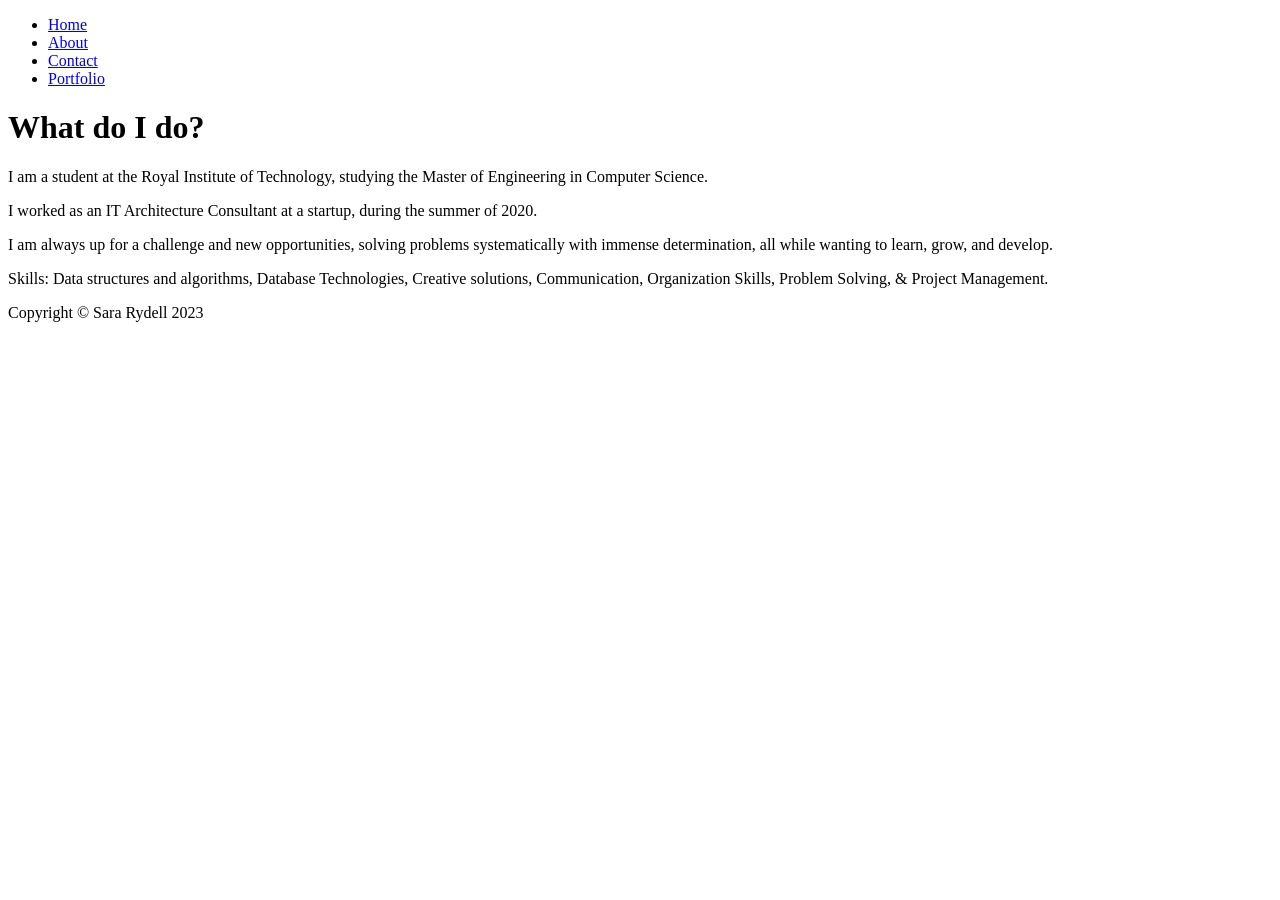
==== about.html @ 68bcccd4 "Add files via upload" ====
<!DOCTYPE html>
<html>
  <head>
    <title>About me</title>
  </head>
  <body>
    <header>
      <nav>
        <ul>
          <li><a href="index.html">Home</a></li>
          <li><a href="about.html">About</a></li>
          <li><a href="contact.html">Contact</a></li>
          <li><a href="portfolio.html">Portfolio</a></li>
        </ul>
      </nav>
    </header>
    <main>
      <h1>What do I do?</h1>
      <p>I am a student at the Royal Institute of Technology, studying the Master of Engineering in Computer Science.</p>
      <p>I worked as an IT Architecture Consultant at a startup, during the summer of 2020.</p>
      <p>I am always up for a challenge and new opportunities, solving problems systematically with immense determination, all while wanting to learn, grow, and develop.</p>
      <p>Skills: Data structures and algorithms, Database Technologies, Creative solutions, Communication, Organization Skills, Problem Solving, & Project Management.</p>
    </main>
    <footer>
      <p>Copyright &copy; Sara Rydell 2023</p>
    </footer>
  </body>
</html>
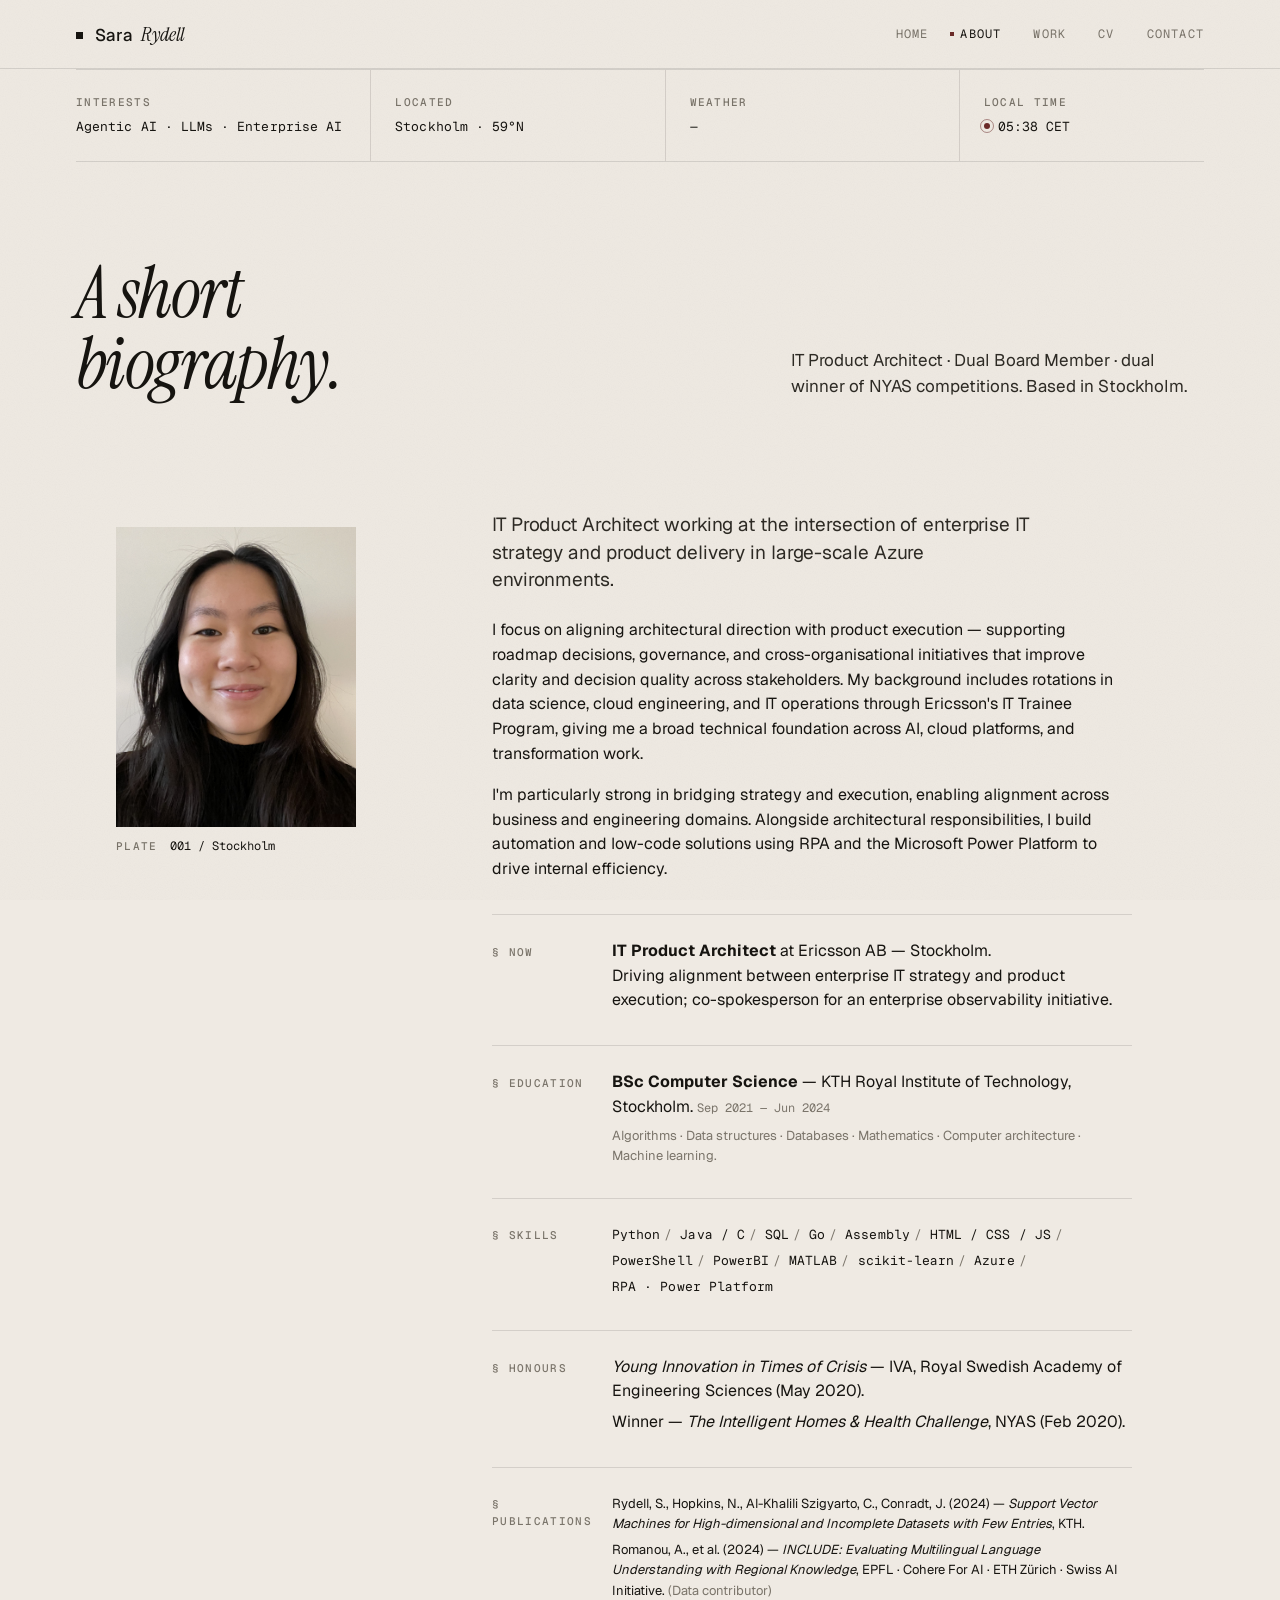
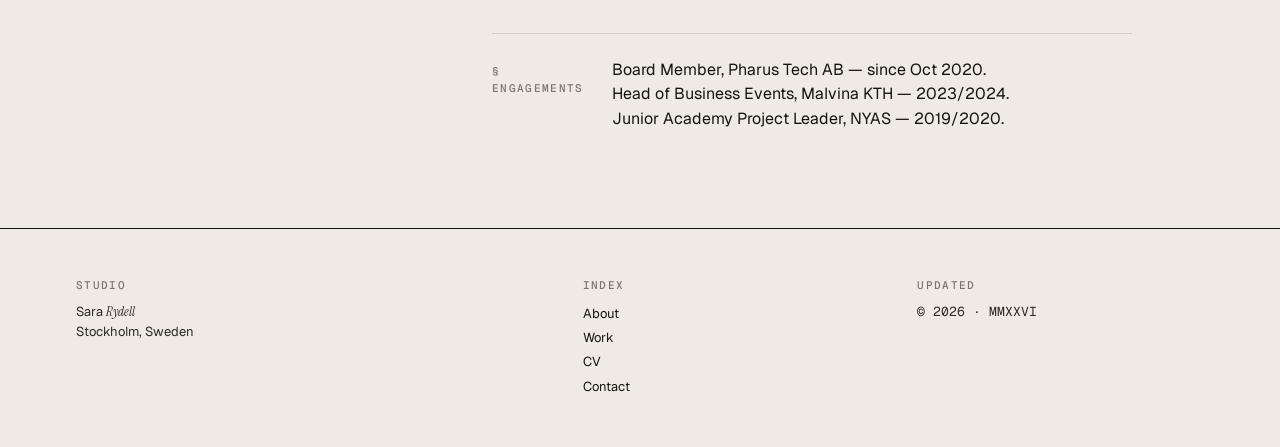
==== commit 2b830c11: "Redesign site with editorial-atelier visual system Replaces the dated 2023 template with a quiet, Sw" ====
--- a/about.html
+++ b/about.html
@@ -1,28 +1,213 @@
-<!DOCTYPE html>
-<html>
-  <head>
-    <title>About me</title>
-  </head>
-  <body>
-    <header>
-      <nav>
-        <ul>
-          <li><a href="index.html">Home</a></li>
-          <li><a href="about.html">About</a></li>
-          <li><a href="contact.html">Contact</a></li>
-          <li><a href="portfolio.html">Portfolio</a></li>
-        </ul>
-      </nav>
-    </header>
-    <main>
-      <h1>What do I do?</h1>
-      <p>I am a student at the Royal Institute of Technology, studying the Master of Engineering in Computer Science.</p>
-      <p>I worked as an IT Architecture Consultant at a startup, during the summer of 2020.</p>
-      <p>I am always up for a challenge and new opportunities, solving problems systematically with immense determination, all while wanting to learn, grow, and develop.</p>
-      <p>Skills: Data structures and algorithms, Database Technologies, Creative solutions, Communication, Organization Skills, Problem Solving, & Project Management.</p>
-    </main>
-    <footer>
-      <p>Copyright &copy; Sara Rydell 2023</p>
-    </footer>
-  </body>
-</html>
+<!doctype html>
+<html lang="en">
+<head>
+  <meta charset="utf-8">
+  <meta name="viewport" content="width=device-width, initial-scale=1">
+  <title>About — Sara Rydell</title>
+  <meta name="description" content="About Sara Rydell — IT Product Architect at Ericsson, BSc CS from KTH, based in Stockholm.">
+  <meta name="theme-color" content="#EFEAE3">
+  <link rel="icon" type="image/svg+xml" href="assets/favicon.svg">
+  <link rel="preconnect" href="https://fonts.googleapis.com">
+  <link rel="preconnect" href="https://fonts.gstatic.com" crossorigin>
+  <link rel="stylesheet" href="https://fonts.googleapis.com/css2?family=Geist:wght@300;400;500;600&family=Geist+Mono:wght@400;500&family=Instrument+Serif:ital@0;1&display=swap">
+  <link rel="stylesheet" href="assets/css/main.css">
+</head>
+<body>
+  <a href="#main" class="skip-link">Skip to content</a>
+
+  <header class="site-header">
+    <div class="container site-header__bar">
+      <a class="logotype" href="index.html">
+        <span class="logotype__mark" aria-hidden="true"></span>
+        Sara <em>Rydell</em>
+      </a>
+      <button class="nav-toggle" type="button" aria-controls="primary-nav" aria-expanded="false" data-nav-toggle>Menu</button>
+      <nav id="primary-nav" class="site-nav" data-nav aria-label="Primary">
+        <a href="index.html">Home</a>
+        <a href="about.html" aria-current="page">About</a>
+        <a href="portfolio.html">Work</a>
+        <a href="resume.html">CV</a>
+        <a href="contact.html">Contact</a>
+      </nav>
+    </div>
+  </header>
+
+  <main id="main">
+    <div class="container">
+      <section class="masthead" aria-label="Masthead" data-stagger>
+        <div class="masthead__col">
+          <p class="eyebrow">Interests</p>
+          <p class="masthead__value mono">Agentic AI · LLMs · Enterprise AI</p>
+        </div>
+        <div class="masthead__col">
+          <p class="eyebrow">Located</p>
+          <p class="masthead__value mono">Stockholm · 59°N</p>
+        </div>
+        <div class="masthead__col">
+          <p class="eyebrow">Weather</p>
+          <p class="masthead__value mono">
+            <span data-weather>—</span>
+          </p>
+        </div>
+        <div class="masthead__col">
+          <p class="eyebrow">Local time</p>
+          <p class="masthead__value mono">
+            <span class="masthead__pulse" aria-hidden="true"></span><span data-clock>—:—</span>
+          </p>
+        </div>
+      </section>
+
+      <section class="article-headline" data-stagger>
+        <h1>A short <br>biography.</h1>
+        <p class="article-headline__lead">IT Product Architect · Dual Board Member · dual winner of NYAS competitions. Based in Stockholm.</p>
+      </section>
+
+      <div class="about-grid" data-stagger>
+        <figure class="about-grid__portrait">
+          <img src="kvadrat-komprimerad.jpg" alt="Portrait of Sara Rydell" loading="lazy">
+          <figcaption class="about-grid__caption">
+            <span class="eyebrow">Plate</span>
+            <span class="mono">001 / Stockholm</span>
+          </figcaption>
+        </figure>
+
+        <div class="about-grid__body">
+          <p class="lead">
+            IT Product Architect working at the intersection of enterprise IT
+            strategy and product delivery in large-scale Azure environments.
+          </p>
+
+          <p style="margin-top: var(--s-3);">
+            I focus on aligning architectural direction with product execution
+            — supporting roadmap decisions, governance, and cross-organisational
+            initiatives that improve clarity and decision quality across
+            stakeholders. My background includes rotations in data science,
+            cloud engineering, and IT operations through Ericsson's IT Trainee
+            Program, giving me a broad technical foundation across AI, cloud
+            platforms, and transformation work.
+          </p>
+          <p>
+            I'm particularly strong in bridging strategy and execution,
+            enabling alignment across business and engineering domains.
+            Alongside architectural responsibilities, I build automation and
+            low-code solutions using RPA and the Microsoft Power Platform to
+            drive internal efficiency.
+          </p>
+
+          <section class="about-section">
+            <p class="eyebrow">§ Now</p>
+            <div class="about-section__body">
+              <p>
+                <strong>IT Product Architect</strong> at Ericsson AB — Stockholm.<br>
+                Driving alignment between enterprise IT strategy and product
+                execution; co-spokesperson for an enterprise observability
+                initiative.
+              </p>
+            </div>
+          </section>
+
+          <section class="about-section">
+            <p class="eyebrow">§ Education</p>
+            <div class="about-section__body">
+              <p>
+                <strong>BSc Computer Science</strong> — KTH Royal Institute of
+                Technology, Stockholm. <span class="mono" style="font-size: 0.75rem; color: var(--muted);">Sep 2021 — Jun 2024</span>
+              </p>
+              <p style="margin-top: 6px; font-size: var(--t-meta); color: var(--muted);">
+                Algorithms · Data structures · Databases · Mathematics ·
+                Computer architecture · Machine learning.
+              </p>
+            </div>
+          </section>
+
+          <section class="about-section">
+            <p class="eyebrow">§ Skills</p>
+            <div class="about-section__body">
+              <ul class="taglist">
+                <li>Python</li>
+                <li>Java / C</li>
+                <li>SQL</li>
+                <li>Go</li>
+                <li>Assembly</li>
+                <li>HTML / CSS / JS</li>
+                <li>PowerShell</li>
+                <li>PowerBI</li>
+                <li>MATLAB</li>
+                <li>scikit-learn</li>
+                <li>Azure</li>
+                <li>RPA · Power Platform</li>
+              </ul>
+            </div>
+          </section>
+
+          <section class="about-section">
+            <p class="eyebrow">§ Honours</p>
+            <div class="about-section__body">
+              <p>
+                <em>Young Innovation in Times of Crisis</em> — IVA, Royal
+                Swedish Academy of Engineering Sciences (May 2020).
+              </p>
+              <p style="margin-top: 6px;">
+                Winner — <em>The Intelligent Homes &amp; Health Challenge</em>,
+                NYAS (Feb 2020).
+              </p>
+            </div>
+          </section>
+
+          <section class="about-section">
+            <p class="eyebrow">§ Publications</p>
+            <div class="about-section__body">
+              <p style="font-size: var(--t-meta); line-height: 1.55;">
+                Rydell, S., Hopkins, N., Al-Khalili Szigyarto, C., Conradt, J.
+                (2024) — <em>Support Vector Machines for High-dimensional and
+                Incomplete Datasets with Few Entries</em>, KTH.
+              </p>
+              <p style="font-size: var(--t-meta); line-height: 1.55; margin-top: 6px;">
+                Romanou, A., et&nbsp;al. (2024) — <em>INCLUDE: Evaluating
+                Multilingual Language Understanding with Regional Knowledge</em>,
+                EPFL · Cohere For AI · ETH Zürich · Swiss AI Initiative.
+                <span style="color: var(--muted);">(Data contributor)</span>
+              </p>
+            </div>
+          </section>
+
+          <section class="about-section">
+            <p class="eyebrow">§ Engagements</p>
+            <div class="about-section__body">
+              <p>
+                Board Member, Pharus Tech AB — since Oct 2020.<br>
+                Head of Business Events, Malvina KTH — 2023/2024.<br>
+                Junior Academy Project Leader, NYAS — 2019/2020.
+              </p>
+            </div>
+          </section>
+        </div>
+      </div>
+    </div>
+  </main>
+
+  <footer class="colophon">
+    <div class="container colophon__grid">
+      <div class="colophon__col">
+        <p class="eyebrow">Studio</p>
+        <p>Sara <em>Rydell</em><br>Stockholm, Sweden</p>
+      </div>
+      <div class="colophon__col">
+        <p class="eyebrow">Index</p>
+        <ul>
+          <li><a href="about.html">About</a></li>
+          <li><a href="portfolio.html">Work</a></li>
+          <li><a href="resume.html">CV</a></li>
+          <li><a href="contact.html">Contact</a></li>
+        </ul>
+      </div>
+      <div class="colophon__col">
+        <p class="eyebrow">Updated</p>
+        <p class="mono">© <span data-year>2026</span> · MMXXVI</p>
+      </div>
+    </div>
+  </footer>
+
+  <script src="assets/js/main.js" defer></script>
+</body>
+</html>
--- a/assets/css/main.css
+++ b/assets/css/main.css
@@ -0,0 +1,1222 @@
+/* sararydell.com — editorial atelier
+   Set in Instrument Serif (italic, display) + Geist (sans) + Geist Mono. */
+
+/* ---------- Tokens ---------- */
+:root {
+  --paper: #EFEAE3;
+  --paper-deep: #E5DFD4;
+  --ink: #161410;
+  --ink-soft: #2D2A24;
+  --muted: #7A746A;
+  --hairline: rgba(22, 20, 16, 0.12);
+  --hairline-strong: rgba(22, 20, 16, 0.28);
+  --accent: #6B2A28;
+  --accent-soft: rgba(107, 42, 40, 0.10);
+
+  --container: 1240px;
+  --reading: 640px;
+  --reading-wide: 720px;
+  --gutter: clamp(20px, 4.4vw, 56px);
+
+  --sans: 'Geist', -apple-system, BlinkMacSystemFont, 'Helvetica Neue', Arial, sans-serif;
+  --serif: 'Instrument Serif', 'Cormorant Garamond', 'EB Garamond', Georgia, serif;
+  --mono: 'Geist Mono', ui-monospace, 'SFMono-Regular', Menlo, Consolas, monospace;
+
+  --t-eyebrow: 0.6875rem;
+  --t-meta: 0.8125rem;
+  --t-body: 1rem;
+  --t-lead: 1.1875rem;
+  --t-h3: 1.0625rem;
+  --t-h2: 1.625rem;
+  --t-h1: 2.25rem;
+  --t-display: clamp(3.25rem, 9.5vw, 7.25rem);
+
+  --s-1: 8px;  --s-2: 16px; --s-3: 24px; --s-4: 32px;
+  --s-5: 48px; --s-6: 64px; --s-7: 96px; --s-8: 128px;
+
+  --ease: cubic-bezier(0.22, 0.61, 0.36, 1);
+}
+
+@media (min-width: 768px) {
+  :root {
+    --t-h2: 1.875rem;
+    --t-h1: 2.875rem;
+  }
+}
+
+/* ---------- Base ---------- */
+*, *::before, *::after { box-sizing: border-box; }
+html { -webkit-text-size-adjust: 100%; text-rendering: optimizeLegibility; }
+
+body {
+  margin: 0;
+  background: var(--paper);
+  color: var(--ink);
+  font-family: var(--sans);
+  font-size: var(--t-body);
+  line-height: 1.55;
+  font-feature-settings: 'ss01', 'ss02', 'ss03', 'cv11';
+  -webkit-font-smoothing: antialiased;
+  -moz-osx-font-smoothing: grayscale;
+  display: flex; flex-direction: column; min-height: 100vh;
+  position: relative;
+}
+
+/* paper grain — barely there */
+body::after {
+  content: "";
+  position: fixed;
+  inset: 0;
+  pointer-events: none;
+  z-index: 100;
+  opacity: 0.045;
+  mix-blend-mode: multiply;
+  background-image: url("data:image/svg+xml;utf8,<svg xmlns='http://www.w3.org/2000/svg' width='220' height='220'><filter id='n'><feTurbulence type='fractalNoise' baseFrequency='0.92' numOctaves='2' stitchTiles='stitch' seed='3'/><feColorMatrix values='0 0 0 0 0.09  0 0 0 0 0.08  0 0 0 0 0.06  0 0 0 0.7 0'/></filter><rect width='220' height='220' filter='url(%23n)'/></svg>");
+}
+
+img, svg, video { display: block; max-width: 100%; height: auto; }
+
+::selection { background: var(--ink); color: var(--paper); }
+
+a {
+  color: inherit;
+  text-decoration: underline;
+  text-decoration-thickness: from-font;
+  text-decoration-color: var(--hairline-strong);
+  text-underline-offset: 5px;
+  text-decoration-skip-ink: auto;
+  transition: color 220ms var(--ease), text-decoration-color 220ms var(--ease);
+}
+a:hover { color: var(--accent); text-decoration-color: var(--accent); }
+a:focus-visible {
+  outline: 2px solid var(--accent);
+  outline-offset: 3px;
+  border-radius: 1px;
+}
+
+button { font: inherit; }
+
+.skip-link {
+  position: absolute; left: -9999px; top: 0; z-index: 200;
+  background: var(--ink); color: var(--paper);
+  padding: 8px 12px; text-decoration: none;
+}
+.skip-link:focus { left: var(--gutter); top: 12px; }
+
+/* ---------- Typography utilities ---------- */
+.display, .display-italic {
+  font-family: var(--serif);
+  font-style: italic;
+  font-weight: 400;
+  letter-spacing: -0.005em;
+  font-feature-settings: 'liga', 'dlig';
+}
+
+.mono {
+  font-family: var(--mono);
+  font-feature-settings: 'tnum', 'ss03';
+  font-variant-numeric: tabular-nums;
+  letter-spacing: 0;
+}
+
+.eyebrow {
+  font-family: var(--mono);
+  font-size: var(--t-eyebrow);
+  font-weight: 500;
+  text-transform: uppercase;
+  letter-spacing: 0.12em;
+  color: var(--muted);
+  font-variant-numeric: tabular-nums;
+  margin: 0;
+}
+.eyebrow--ink { color: var(--ink); }
+
+h1, h2, h3, h4, h5 { margin: 0; font-weight: 500; color: var(--ink); }
+h1 { font-size: var(--t-h1); line-height: 1.06; letter-spacing: -0.018em; }
+h2 { font-size: var(--t-h2); line-height: 1.18; letter-spacing: -0.012em; }
+h3 { font-size: var(--t-h3); line-height: 1.4; letter-spacing: -0.005em; }
+p  { margin: 0; }
+
+.lead {
+  font-size: var(--t-lead);
+  line-height: 1.45;
+  letter-spacing: -0.005em;
+  color: var(--ink-soft);
+  max-width: 38ch;
+}
+.muted { color: var(--muted); }
+
+/* ---------- Layout primitives ---------- */
+main { flex: 1 0 auto; width: 100%; }
+
+.container {
+  width: 100%;
+  max-width: var(--container);
+  margin-inline: auto;
+  padding-inline: var(--gutter);
+}
+
+.reading { max-width: var(--reading); }
+.reading-wide { max-width: var(--reading-wide); }
+
+.stack > * + * { margin-top: var(--s-3); }
+
+.rule {
+  display: block;
+  height: 1px;
+  background: var(--hairline);
+  border: 0;
+  margin: 0;
+}
+
+.rule--strong { background: var(--ink); height: 1px; }
+.rule--double {
+  height: 5px;
+  background:
+    linear-gradient(var(--ink), var(--ink)) top/100% 1px no-repeat,
+    linear-gradient(var(--hairline), var(--hairline)) bottom/100% 1px no-repeat;
+}
+
+.page { padding-block: var(--s-6) var(--s-8); }
+@media (min-width: 768px) { .page { padding-block: var(--s-7) 144px; } }
+
+/* ---------- Site header ---------- */
+.site-header {
+  position: relative;
+  background: var(--paper);
+  border-bottom: 1px solid var(--hairline);
+  z-index: 10;
+}
+
+.site-header__bar {
+  display: flex;
+  align-items: center;
+  justify-content: space-between;
+  gap: var(--s-3);
+  height: 68px;
+}
+
+.logotype {
+  display: inline-flex;
+  align-items: baseline;
+  gap: 10px;
+  text-decoration: none;
+  color: var(--ink);
+  font-size: 1.0625rem;
+  letter-spacing: 0.005em;
+  line-height: 1;
+  font-weight: 500;
+}
+.logotype:hover { color: var(--ink); text-decoration: none; }
+.logotype em {
+  font-family: var(--serif);
+  font-style: italic;
+  font-weight: 400;
+  font-size: 1.25rem;
+  letter-spacing: -0.01em;
+  margin-left: -2px;
+}
+.logotype__mark {
+  display: inline-block;
+  width: 7px; height: 7px;
+  background: var(--ink);
+  margin-right: 2px;
+  transform: translateY(-2px);
+}
+
+.site-nav {
+  display: flex;
+  align-items: center;
+  gap: var(--s-4);
+}
+.site-nav a {
+  font-family: var(--mono);
+  font-size: 0.75rem;
+  text-transform: uppercase;
+  letter-spacing: 0.10em;
+  text-decoration: none;
+  color: var(--muted);
+  padding: 8px 0;
+  position: relative;
+  transition: color 200ms var(--ease);
+}
+.site-nav a:hover { color: var(--ink); }
+.site-nav a[aria-current="page"] { color: var(--ink); }
+.site-nav a[aria-current="page"]::before {
+  content: "";
+  position: absolute;
+  left: -10px; top: 50%;
+  width: 4px; height: 4px;
+  background: var(--accent);
+  transform: translateY(-50%);
+}
+
+.nav-toggle {
+  display: none;
+  background: transparent;
+  border: 1px solid var(--hairline-strong);
+  padding: 6px 12px 6px 14px;
+  font-family: var(--mono);
+  font-size: 0.6875rem;
+  letter-spacing: 0.16em;
+  text-transform: uppercase;
+  color: var(--ink);
+  cursor: pointer;
+  align-items: center;
+  gap: 8px;
+}
+.nav-toggle::after {
+  content: "";
+  display: inline-block;
+  width: 9px; height: 9px;
+  border-right: 1px solid currentColor;
+  border-bottom: 1px solid currentColor;
+  transform: rotate(45deg) translate(-1px, -2px);
+  transition: transform 200ms var(--ease);
+}
+.nav-toggle[aria-expanded="true"]::after {
+  transform: rotate(-135deg) translate(-1px, -2px);
+}
+
+@media (max-width: 720px) {
+  .nav-toggle { display: inline-flex; }
+  .site-nav {
+    position: absolute;
+    inset: 68px 0 auto 0;
+    flex-direction: column;
+    align-items: stretch;
+    gap: 0;
+    background: var(--paper);
+    border-bottom: 1px solid var(--hairline);
+    padding: 4px var(--gutter) var(--s-3);
+    transform: translateY(-12px);
+    opacity: 0;
+    pointer-events: none;
+    transition: opacity 200ms var(--ease), transform 200ms var(--ease);
+    z-index: 50;
+  }
+  .site-nav[data-open="true"] {
+    transform: none; opacity: 1; pointer-events: auto;
+  }
+  .site-nav a {
+    padding: 14px 0;
+    font-size: 0.8125rem;
+    border-top: 1px solid var(--hairline);
+  }
+  .site-nav a[aria-current="page"]::before {
+    left: 0; top: 50%; transform: translateY(-50%);
+    width: 5px; height: 5px;
+  }
+  .site-nav a[aria-current="page"] { padding-left: 14px; }
+}
+
+/* ---------- Masthead (page header metadata strip) ---------- */
+.masthead {
+  display: grid;
+  grid-template-columns: 1fr;
+  border-block: 1px solid var(--hairline);
+  margin-top: 0;
+  background: var(--paper);
+}
+.masthead__col {
+  padding: var(--s-3) 0;
+  display: flex;
+  flex-direction: column;
+  gap: 6px;
+  position: relative;
+  border-top: 1px solid var(--hairline);
+}
+.masthead__col:first-child { border-top: 0; }
+.masthead__value {
+  font-family: var(--mono);
+  font-size: 0.8125rem;
+  font-variant-numeric: tabular-nums;
+  letter-spacing: 0.005em;
+  color: var(--ink);
+}
+.masthead__pulse {
+  display: inline-block;
+  width: 6px; height: 6px;
+  border-radius: 50%;
+  background: var(--accent);
+  margin-right: 8px;
+  vertical-align: 2px;
+  position: relative;
+}
+.masthead__pulse::after {
+  content: "";
+  position: absolute; inset: -4px;
+  border-radius: 50%;
+  border: 1px solid var(--accent);
+  opacity: 0.5;
+  animation: pulse 2.4s var(--ease) infinite;
+}
+@keyframes pulse {
+  0%   { transform: scale(0.6); opacity: 0.6; }
+  60%  { transform: scale(1.7); opacity: 0; }
+  100% { transform: scale(1.7); opacity: 0; }
+}
+
+@media (min-width: 720px) {
+  .masthead {
+    grid-template-columns: 1.2fr 1.2fr 1.2fr 1fr;
+  }
+  .masthead__col {
+    padding: var(--s-3) var(--s-3);
+    border-top: 0;
+    border-left: 1px solid var(--hairline);
+  }
+  .masthead__col:first-child { border-left: 0; padding-left: 0; }
+  .masthead__col:last-child  { padding-right: 0; }
+}
+
+/* (decorative cross-marks intentionally omitted) */
+
+/* ---------- Display headline (home only) ---------- */
+.display-block {
+  padding-block: var(--s-6) var(--s-5);
+  display: grid;
+  gap: var(--s-4);
+}
+
+@media (min-width: 900px) {
+  .display-block {
+    grid-template-columns: minmax(0, 1.45fr) minmax(0, 1fr);
+    align-items: end;
+    gap: var(--s-7);
+    padding-block: var(--s-7) var(--s-6);
+  }
+}
+
+.display-headline {
+  font-family: var(--serif);
+  font-style: italic;
+  font-weight: 400;
+  font-size: var(--t-display);
+  line-height: 0.94;
+  letter-spacing: -0.025em;
+  color: var(--ink);
+  margin: 0;
+}
+.display-headline .display-headline__break { display: block; }
+.display-headline .display-headline__period {
+  color: var(--accent);
+  font-style: italic;
+}
+
+.display-block__lead {
+  font-family: var(--sans);
+  font-size: clamp(1rem, 1.2vw, 1.0625rem);
+  line-height: 1.55;
+  color: var(--ink-soft);
+  max-width: 38ch;
+}
+.display-block__lead p + p { margin-top: var(--s-2); }
+
+/* ---------- Section signpost (numbered) ---------- */
+.section { padding-block: var(--s-5); }
+@media (min-width: 768px) { .section { padding-block: var(--s-6); } }
+
+.section__head {
+  display: grid;
+  grid-template-columns: auto 1fr auto;
+  align-items: baseline;
+  gap: var(--s-3);
+  padding-bottom: var(--s-3);
+  border-bottom: 1px solid var(--ink);
+  margin-bottom: 0;
+}
+.section__num {
+  font-family: var(--mono);
+  font-size: 0.75rem;
+  text-transform: uppercase;
+  letter-spacing: 0.16em;
+  color: var(--ink);
+  font-variant-numeric: tabular-nums;
+}
+.section__title {
+  font-size: var(--t-h2);
+  font-weight: 500;
+  letter-spacing: -0.012em;
+}
+.section__meta {
+  font-family: var(--mono);
+  font-size: 0.75rem;
+  text-transform: uppercase;
+  letter-spacing: 0.10em;
+  color: var(--muted);
+}
+
+/* ---------- Work list (editorial rows) ---------- */
+.work-list { list-style: none; margin: 0; padding: 0; }
+
+.work-item { border-bottom: 1px solid var(--hairline); }
+
+.work-item__link {
+  display: grid;
+  grid-template-columns: 36px minmax(0, 2.4fr) minmax(0, 1.4fr) auto auto;
+  align-items: center;
+  gap: var(--s-3);
+  padding: var(--s-3) 0;
+  text-decoration: none;
+  color: var(--ink);
+  position: relative;
+  transition: padding 280ms var(--ease);
+}
+.work-item__link::before {
+  content: "";
+  position: absolute;
+  left: 0; right: 0; top: 0; bottom: 0;
+  background: var(--accent-soft);
+  opacity: 0;
+  transition: opacity 280ms var(--ease);
+  pointer-events: none;
+}
+.work-item__link:hover::before { opacity: 1; }
+.work-item__link:hover { padding-inline: var(--s-2); color: var(--ink); }
+
+.work-item__num {
+  font-family: var(--mono);
+  font-size: 0.75rem;
+  letter-spacing: 0.06em;
+  color: var(--muted);
+  font-variant-numeric: tabular-nums;
+  align-self: center;
+}
+.work-item__title {
+  font-size: 1.125rem;
+  letter-spacing: -0.012em;
+  line-height: 1.25;
+  color: var(--ink);
+}
+.work-item__title em {
+  font-family: var(--serif);
+  font-style: italic;
+  font-weight: 400;
+  letter-spacing: -0.018em;
+}
+.work-item__role {
+  font-size: var(--t-meta);
+  color: var(--muted);
+  line-height: 1.45;
+}
+.work-item__cat {
+  font-family: var(--mono);
+  font-size: 0.6875rem;
+  text-transform: uppercase;
+  letter-spacing: 0.14em;
+  color: var(--muted);
+  white-space: nowrap;
+}
+.work-item__arrow {
+  display: inline-flex;
+  align-items: center;
+  justify-content: center;
+  width: 22px; height: 22px;
+  font-family: var(--serif);
+  font-style: italic;
+  font-size: 1.125rem;
+  color: var(--muted);
+  transition: transform 280ms var(--ease), color 280ms var(--ease);
+}
+.work-item__link:hover .work-item__arrow {
+  transform: translate(6px, -1px) rotate(-8deg);
+  color: var(--accent);
+}
+
+@media (max-width: 720px) {
+  .work-item__link {
+    grid-template-columns: 28px minmax(0, 1fr) auto;
+    gap: var(--s-2);
+    padding: var(--s-3) 0;
+    align-items: start;
+  }
+  .work-item__role { grid-column: 2; margin-top: 4px; }
+  .work-item__cat { display: none; }
+  .work-item__arrow { align-self: center; }
+}
+
+/* ---------- "Elsewhere" minimal index ---------- */
+.elsewhere {
+  list-style: none;
+  margin: 0;
+  padding: 0;
+}
+.elsewhere li {
+  display: grid;
+  grid-template-columns: 96px minmax(0, 1fr) auto;
+  gap: var(--s-3);
+  padding: var(--s-3) 0;
+  border-bottom: 1px solid var(--hairline);
+  align-items: baseline;
+}
+.elsewhere a {
+  text-decoration: none;
+  font-size: 1.125rem;
+  letter-spacing: -0.005em;
+  color: var(--ink);
+  position: relative;
+  display: inline-flex;
+  align-items: baseline;
+  gap: 10px;
+}
+.elsewhere a::after {
+  content: "→";
+  font-family: var(--serif);
+  font-style: italic;
+  font-size: 1rem;
+  color: var(--muted);
+  transition: transform 240ms var(--ease), color 240ms var(--ease);
+}
+.elsewhere a:hover::after {
+  transform: translate(4px, -1px);
+  color: var(--accent);
+}
+.elsewhere a:hover { color: var(--accent); }
+
+@media (max-width: 540px) {
+  .elsewhere li { grid-template-columns: 88px 1fr; }
+  .elsewhere a { font-size: 1rem; }
+}
+
+/* ---------- About: portrait + bio ---------- */
+.about-grid {
+  display: grid;
+  gap: var(--s-5);
+  grid-template-columns: 1fr;
+  margin-top: var(--s-5);
+}
+
+.about-grid__portrait {
+  position: relative;
+}
+.about-grid__portrait img {
+  width: 100%;
+  max-width: 320px;
+  aspect-ratio: 4 / 5;
+  object-fit: cover;
+  filter: saturate(0.92) contrast(1.02);
+  background: var(--paper-deep);
+}
+.about-grid__caption {
+  margin-top: 10px;
+  display: flex;
+  gap: 12px;
+  align-items: baseline;
+}
+.about-grid__caption .eyebrow { color: var(--muted); }
+.about-grid__caption .mono { font-size: 0.75rem; color: var(--ink); }
+
+.about-grid__body { max-width: var(--reading); }
+.about-grid__body p + p { margin-top: var(--s-2); }
+.about-grid__body .lead { max-width: 42ch; }
+
+.about-section {
+  border-top: 1px solid var(--hairline);
+  padding-top: var(--s-3);
+  margin-top: var(--s-4);
+  display: grid;
+  grid-template-columns: 96px 1fr;
+  gap: var(--s-3);
+  align-items: baseline;
+}
+.about-section .eyebrow { padding-top: 4px; }
+.about-section__body p + p { margin-top: var(--s-2); }
+.taglist {
+  display: flex; flex-wrap: wrap;
+  gap: 6px 0;
+  list-style: none; margin: 0; padding: 0;
+  font-size: var(--t-meta);
+  font-family: var(--mono);
+  color: var(--ink);
+  letter-spacing: 0.005em;
+}
+.taglist li {
+  position: relative;
+  padding-right: 14px; margin-right: 6px;
+}
+.taglist li:not(:last-child)::after {
+  content: "/";
+  position: absolute; right: 2px;
+  color: var(--muted);
+  font-family: var(--mono);
+}
+
+@media (min-width: 900px) {
+  .about-grid {
+    grid-template-columns: 320px 1fr;
+    gap: var(--s-7);
+    align-items: start;
+  }
+}
+@media (max-width: 540px) {
+  .about-section { grid-template-columns: 1fr; gap: 8px; }
+}
+
+/* ---------- Article (project pages) ---------- */
+.article-meta {
+  display: grid;
+  grid-template-columns: 1fr;
+  gap: var(--s-2);
+  padding-block: var(--s-3);
+  border-block: 1px solid var(--hairline);
+  margin-top: 0;
+}
+.article-meta__row {
+  display: grid;
+  grid-template-columns: 96px 1fr;
+  gap: var(--s-3);
+  align-items: baseline;
+}
+.article-meta__value {
+  font-family: var(--mono);
+  font-size: 0.8125rem;
+  color: var(--ink);
+}
+@media (min-width: 720px) {
+  .article-meta {
+    grid-template-columns: repeat(4, 1fr);
+    align-items: baseline;
+    gap: var(--s-4);
+  }
+  .article-meta__row {
+    grid-template-columns: 1fr;
+    gap: 6px;
+    border-left: 1px solid var(--hairline);
+    padding-left: var(--s-3);
+  }
+  .article-meta__row:first-child {
+    border-left: 0;
+    padding-left: 0;
+  }
+}
+
+.article-headline {
+  padding-block: var(--s-6) var(--s-5);
+  display: grid;
+  gap: var(--s-3);
+}
+@media (min-width: 900px) {
+  .article-headline {
+    grid-template-columns: minmax(0, 1.5fr) minmax(0, 1fr);
+    align-items: end;
+    gap: var(--s-7);
+    padding-block: var(--s-7) var(--s-6);
+  }
+}
+.article-headline h1 {
+  font-family: var(--serif);
+  font-style: italic;
+  font-weight: 400;
+  font-size: clamp(2.5rem, 6vw, 4.5rem);
+  line-height: 0.98;
+  letter-spacing: -0.022em;
+  color: var(--ink);
+  max-width: 14ch;
+}
+.article-headline__lead {
+  font-size: 1.0625rem;
+  line-height: 1.55;
+  color: var(--ink-soft);
+  max-width: 40ch;
+}
+
+.article-figure {
+  margin: 0 0 var(--s-6);
+  position: relative;
+}
+.article-figure img {
+  width: 100%;
+  max-height: 520px;
+  object-fit: cover;
+  filter: saturate(0.92) contrast(1.02);
+}
+.article-figure figcaption {
+  display: grid;
+  grid-template-columns: 1fr auto;
+  gap: var(--s-3);
+  font-size: var(--t-meta);
+  color: var(--muted);
+  margin-top: 12px;
+  padding-top: 8px;
+  border-top: 1px solid var(--hairline);
+  align-items: baseline;
+}
+.article-figure figcaption .mono { font-size: 0.75rem; }
+
+.article-body {
+  max-width: var(--reading);
+  font-size: 1.0625rem;
+  line-height: 1.7;
+  color: var(--ink-soft);
+}
+.article-body p { margin: 0; }
+.article-body p + p { margin-top: var(--s-2); }
+.article-body section + section {
+  margin-top: var(--s-5);
+  padding-top: var(--s-5);
+  border-top: 1px solid var(--hairline);
+}
+.article-body h3 {
+  font-size: 1.125rem;
+  font-weight: 500;
+  color: var(--ink);
+  letter-spacing: -0.005em;
+  margin-bottom: var(--s-2);
+}
+.article-body h3 em {
+  font-family: var(--serif);
+  font-style: italic;
+  font-weight: 400;
+}
+
+.back-link {
+  display: inline-flex;
+  align-items: baseline;
+  gap: 8px;
+  font-family: var(--mono);
+  font-size: 0.75rem;
+  text-transform: uppercase;
+  letter-spacing: 0.14em;
+  color: var(--muted);
+  text-decoration: none;
+  margin-bottom: var(--s-4);
+  transition: color 200ms var(--ease);
+}
+.back-link::before {
+  content: "←";
+  font-family: var(--serif);
+  font-style: italic;
+  font-size: 1rem;
+  transition: transform 240ms var(--ease);
+}
+.back-link:hover { color: var(--accent); }
+.back-link:hover::before { transform: translateX(-4px); }
+
+/* ---------- CV (HTML résumé) ---------- */
+
+.cv-header {
+  border-block: 1px solid var(--ink);
+  padding: var(--s-4) 0;
+  display: grid;
+  gap: var(--s-3);
+  grid-template-columns: 1fr;
+  margin-top: var(--s-4);
+}
+.cv-header__name {
+  font-family: var(--serif);
+  font-style: italic;
+  font-weight: 400;
+  font-size: clamp(2.25rem, 5vw, 3.25rem);
+  line-height: 1;
+  letter-spacing: -0.02em;
+  color: var(--ink);
+  margin: 0;
+}
+.cv-header__roles {
+  display: flex; flex-wrap: wrap;
+  list-style: none; margin: 12px 0 0; padding: 0;
+  font-family: var(--mono); font-size: 0.8125rem;
+  color: var(--ink); letter-spacing: 0.005em;
+}
+.cv-header__roles li {
+  position: relative;
+  padding-right: 14px; margin-right: 8px;
+}
+.cv-header__roles li:not(:last-child)::after {
+  content: "·";
+  position: absolute; right: 2px;
+  color: var(--muted);
+}
+.cv-header__contact {
+  display: flex; flex-wrap: wrap; gap: 6px 18px;
+  font-family: var(--mono); font-size: 0.75rem;
+  color: var(--muted); letter-spacing: 0.04em;
+  margin: 0;
+}
+.cv-header__contact a {
+  color: var(--ink);
+  text-decoration-color: var(--hairline-strong);
+}
+.cv-header__right { display: flex; flex-direction: column; gap: 8px; }
+
+@media (min-width: 800px) {
+  .cv-header {
+    grid-template-columns: 1.5fr 1fr;
+    align-items: end;
+    gap: var(--s-5);
+  }
+  .cv-header__right { align-items: flex-end; text-align: right; }
+}
+
+.cv-entries { list-style: none; margin: 0; padding: 0; }
+.cv-entry {
+  display: grid;
+  grid-template-columns: 1fr;
+  gap: 10px;
+  padding: var(--s-4) 0;
+  border-bottom: 1px solid var(--hairline);
+}
+.cv-entry:last-child { border-bottom: 0; }
+.cv-entry__period {
+  font-family: var(--mono);
+  font-size: 0.75rem;
+  text-transform: uppercase;
+  letter-spacing: 0.10em;
+  color: var(--muted);
+  font-variant-numeric: tabular-nums;
+  margin: 0;
+}
+.cv-entry__head {
+  display: flex; flex-wrap: wrap;
+  gap: 4px 14px;
+  align-items: baseline;
+}
+.cv-entry__company {
+  font-size: 1.0625rem;
+  letter-spacing: -0.005em;
+  color: var(--ink);
+  font-weight: 500;
+}
+.cv-entry__company em {
+  font-family: var(--serif);
+  font-style: italic;
+  font-weight: 400;
+  letter-spacing: -0.012em;
+}
+.cv-entry__location {
+  font-family: var(--mono);
+  font-size: 0.75rem;
+  color: var(--muted);
+  letter-spacing: 0.04em;
+}
+.cv-entry__role {
+  font-family: var(--serif);
+  font-style: italic;
+  font-weight: 400;
+  font-size: 1.0625rem;
+  letter-spacing: -0.005em;
+  color: var(--ink-soft);
+  margin: 4px 0 0;
+}
+.cv-entry__bullets {
+  list-style: none; margin: 10px 0 0; padding: 0;
+  font-size: 0.9375rem;
+  line-height: 1.6;
+  color: var(--ink-soft);
+}
+.cv-entry__bullets li {
+  position: relative;
+  padding-left: 18px;
+  margin-top: 6px;
+}
+.cv-entry__bullets li::before {
+  content: "—";
+  position: absolute;
+  left: 0; top: 0;
+  color: var(--muted);
+}
+
+@media (min-width: 800px) {
+  .cv-entry {
+    grid-template-columns: 168px 1fr;
+    column-gap: var(--s-5);
+    row-gap: 6px;
+    align-items: baseline;
+  }
+  .cv-entry__period { padding-top: 4px; }
+}
+
+.cv-grid {
+  display: grid;
+  grid-template-columns: 1fr;
+  gap: var(--s-4);
+}
+@media (min-width: 800px) {
+  .cv-grid { grid-template-columns: 168px 1fr; column-gap: var(--s-5); }
+  .cv-grid > .eyebrow { padding-top: 4px; }
+}
+
+.cv-skills {
+  display: flex; flex-wrap: wrap; gap: 4px 0;
+  list-style: none; margin: 0; padding: 0;
+  font-family: var(--mono); font-size: 0.8125rem;
+  color: var(--ink);
+}
+.cv-skills li {
+  position: relative;
+  padding-right: 14px; margin-right: 6px;
+}
+.cv-skills li:not(:last-child)::after {
+  content: "/";
+  position: absolute; right: 2px; color: var(--muted);
+}
+
+.cv-download {
+  margin-top: var(--s-7);
+  padding: var(--s-4) 0;
+  border-top: 1px solid var(--ink);
+  border-bottom: 1px solid var(--hairline);
+  display: flex;
+  flex-wrap: wrap;
+  align-items: baseline;
+  gap: var(--s-3) var(--s-5);
+}
+
+/* ---------- Resume page (document specimen) ---------- */
+.cv-specimen {
+  margin-top: var(--s-5);
+  border: 1px solid var(--ink);
+  background: var(--paper);
+  position: relative;
+}
+.cv-specimen__head {
+  display: grid;
+  grid-template-columns: 1fr;
+  gap: var(--s-2);
+  padding: var(--s-3);
+  border-bottom: 1px solid var(--ink);
+  background: var(--paper-deep);
+  align-items: end;
+}
+.cv-specimen__col { display: flex; flex-direction: column; gap: 6px; }
+.cv-specimen__col p:not(.eyebrow) {
+  font-family: var(--mono);
+  font-size: 0.8125rem;
+  color: var(--ink);
+  letter-spacing: 0.005em;
+}
+.cv-specimen__action { justify-self: start; }
+@media (min-width: 720px) {
+  .cv-specimen__head {
+    grid-template-columns: 1.4fr 1fr 1fr auto;
+    gap: var(--s-4);
+  }
+  .cv-specimen__action { justify-self: end; }
+}
+
+.cv-specimen__frame {
+  background:
+    repeating-linear-gradient(45deg, var(--paper-deep) 0 8px, transparent 8px 16px);
+  padding: clamp(14px, 2.4vw, 28px);
+}
+.cv-specimen__frame iframe,
+.cv-specimen__frame object,
+.cv-specimen__frame embed {
+  width: 100%;
+  height: clamp(560px, 86vh, 1080px);
+  border: 1px solid var(--ink);
+  background: #FFFFFF;
+  display: block;
+  box-shadow: 0 1px 0 var(--hairline-strong), 0 24px 60px -28px rgba(22,20,16,0.35);
+}
+.cv-specimen__fallback {
+  text-align: center;
+  padding: var(--s-5) var(--s-3);
+  font-size: var(--t-meta);
+  color: var(--muted);
+  background: #FFFFFF;
+  border: 1px solid var(--ink);
+}
+
+.resume-actions {
+  display: flex;
+  flex-wrap: wrap;
+  gap: var(--s-3) var(--s-5);
+  margin-top: var(--s-4);
+  padding-top: var(--s-3);
+  border-top: 1px solid var(--hairline);
+  align-items: baseline;
+}
+.cv-link {
+  display: inline-flex;
+  gap: 10px;
+  align-items: baseline;
+  text-decoration: none;
+  color: var(--ink);
+  font-size: 1.0625rem;
+  letter-spacing: -0.005em;
+}
+.cv-link em {
+  font-family: var(--serif);
+  font-style: italic;
+  font-weight: 400;
+  color: var(--ink);
+}
+.cv-link::after {
+  content: "↓";
+  font-size: 1rem;
+  color: var(--muted);
+  transition: transform 240ms var(--ease), color 240ms var(--ease);
+}
+.cv-link:hover::after { transform: translateY(3px); color: var(--accent); }
+.cv-link:hover { color: var(--accent); }
+
+.cv-meta {
+  font-family: var(--mono);
+  font-size: 0.75rem;
+  color: var(--muted);
+  letter-spacing: 0.04em;
+}
+
+/* ---------- Contact ---------- */
+.contact-grid {
+  display: grid;
+  grid-template-columns: 1fr;
+  gap: var(--s-5);
+  margin-top: var(--s-5);
+}
+@media (min-width: 900px) {
+  .contact-grid {
+    grid-template-columns: minmax(0, 1.05fr) minmax(0, 1fr);
+    gap: var(--s-7);
+    align-items: start;
+  }
+}
+
+.channels {
+  list-style: none; margin: 0; padding: 0;
+  border-top: 1px solid var(--hairline);
+}
+.channels li {
+  display: grid;
+  grid-template-columns: 88px 1fr;
+  gap: var(--s-3);
+  padding: var(--s-3) 0;
+  border-bottom: 1px solid var(--hairline);
+  align-items: baseline;
+}
+.channels li > .eyebrow { padding-top: 4px; }
+.channels__value { color: var(--ink); font-size: 1.0625rem; letter-spacing: -0.005em; }
+.channels__value a { text-decoration-color: var(--hairline-strong); }
+
+.form {
+  display: grid;
+  gap: var(--s-3);
+  border-top: 1px solid var(--hairline);
+  padding-top: var(--s-4);
+}
+.form__lead { font-family: var(--mono); font-size: 0.75rem; text-transform: uppercase; letter-spacing: 0.14em; color: var(--muted); }
+.field { display: grid; gap: 6px; }
+.field label {
+  font-family: var(--mono);
+  font-size: 0.6875rem;
+  text-transform: uppercase;
+  letter-spacing: 0.14em;
+  color: var(--muted);
+}
+.field input,
+.field textarea {
+  width: 100%;
+  font: inherit;
+  font-size: 1rem;
+  color: var(--ink);
+  background: transparent;
+  border: 0;
+  border-bottom: 1px solid var(--hairline-strong);
+  padding: 8px 0;
+  border-radius: 0;
+  transition: border-color 220ms var(--ease);
+}
+.field textarea { min-height: 132px; resize: vertical; line-height: 1.55; }
+.field input:focus,
+.field textarea:focus {
+  outline: none;
+  border-bottom-color: var(--ink);
+}
+
+.form-actions {
+  display: flex;
+  gap: var(--s-3);
+  align-items: baseline;
+  margin-top: var(--s-2);
+}
+.btn-quiet {
+  background: transparent;
+  border: 0;
+  font-family: var(--mono);
+  font-size: 0.75rem;
+  letter-spacing: 0.16em;
+  text-transform: uppercase;
+  color: var(--ink);
+  cursor: pointer;
+  padding: 8px 0;
+  border-bottom: 1px solid var(--ink);
+  transition: padding 240ms var(--ease), color 200ms var(--ease);
+  display: inline-flex; align-items: baseline; gap: 8px;
+}
+.btn-quiet::after { content: "→"; font-family: var(--serif); font-style: italic; font-size: 1rem; }
+.btn-quiet:hover { padding-right: 14px; color: var(--accent); border-color: var(--accent); }
+.btn-quiet:focus-visible { outline: 2px solid var(--accent); outline-offset: 4px; }
+.btn-quiet--ghost {
+  color: var(--muted);
+  border-bottom-color: var(--hairline-strong);
+}
+.btn-quiet--ghost::after { content: ""; }
+.btn-quiet--ghost:hover { padding-right: 0; }
+
+/* ---------- Colophon (footer) ---------- */
+.colophon {
+  border-top: 1px solid var(--ink);
+  padding-block: var(--s-5);
+  margin-top: var(--s-7);
+  font-size: var(--t-meta);
+  color: var(--muted);
+}
+.colophon__grid {
+  display: grid;
+  grid-template-columns: 1fr;
+  gap: var(--s-3);
+}
+.colophon__col p { color: var(--ink-soft); }
+.colophon__col .eyebrow { margin-bottom: 8px; color: var(--muted); }
+.colophon__col ul { list-style: none; margin: 0; padding: 0; }
+.colophon__col li { padding: 2px 0; }
+.colophon__col a {
+  color: var(--ink);
+  text-decoration: none;
+  position: relative;
+}
+.colophon__col a:hover { color: var(--accent); }
+.colophon em {
+  font-family: var(--serif);
+  font-style: italic;
+  font-weight: 400;
+  letter-spacing: -0.005em;
+}
+
+@media (min-width: 720px) {
+  .colophon__grid {
+    grid-template-columns: 1.6fr 1fr 1fr;
+    gap: var(--s-5);
+  }
+}
+
+/* ---------- First-paint motion (staggered) ---------- */
+@media (prefers-reduced-motion: no-preference) {
+  [data-stagger] > * {
+    opacity: 0;
+    transform: translateY(10px);
+    animation: fade-up 800ms var(--ease) forwards;
+  }
+  [data-stagger] > *:nth-child(1) { animation-delay: 0ms; }
+  [data-stagger] > *:nth-child(2) { animation-delay: 80ms; }
+  [data-stagger] > *:nth-child(3) { animation-delay: 160ms; }
+  [data-stagger] > *:nth-child(4) { animation-delay: 240ms; }
+  [data-stagger] > *:nth-child(5) { animation-delay: 320ms; }
+  [data-stagger] > *:nth-child(6) { animation-delay: 400ms; }
+  [data-stagger] > *:nth-child(7) { animation-delay: 480ms; }
+
+  @keyframes fade-up {
+    to { opacity: 1; transform: none; }
+  }
+
+  [data-line-grow] {
+    transform-origin: left center;
+    animation: line-grow 800ms var(--ease) both;
+  }
+  @keyframes line-grow {
+    from { transform: scaleX(0); opacity: 0; }
+    to   { transform: scaleX(1); opacity: 1; }
+  }
+}
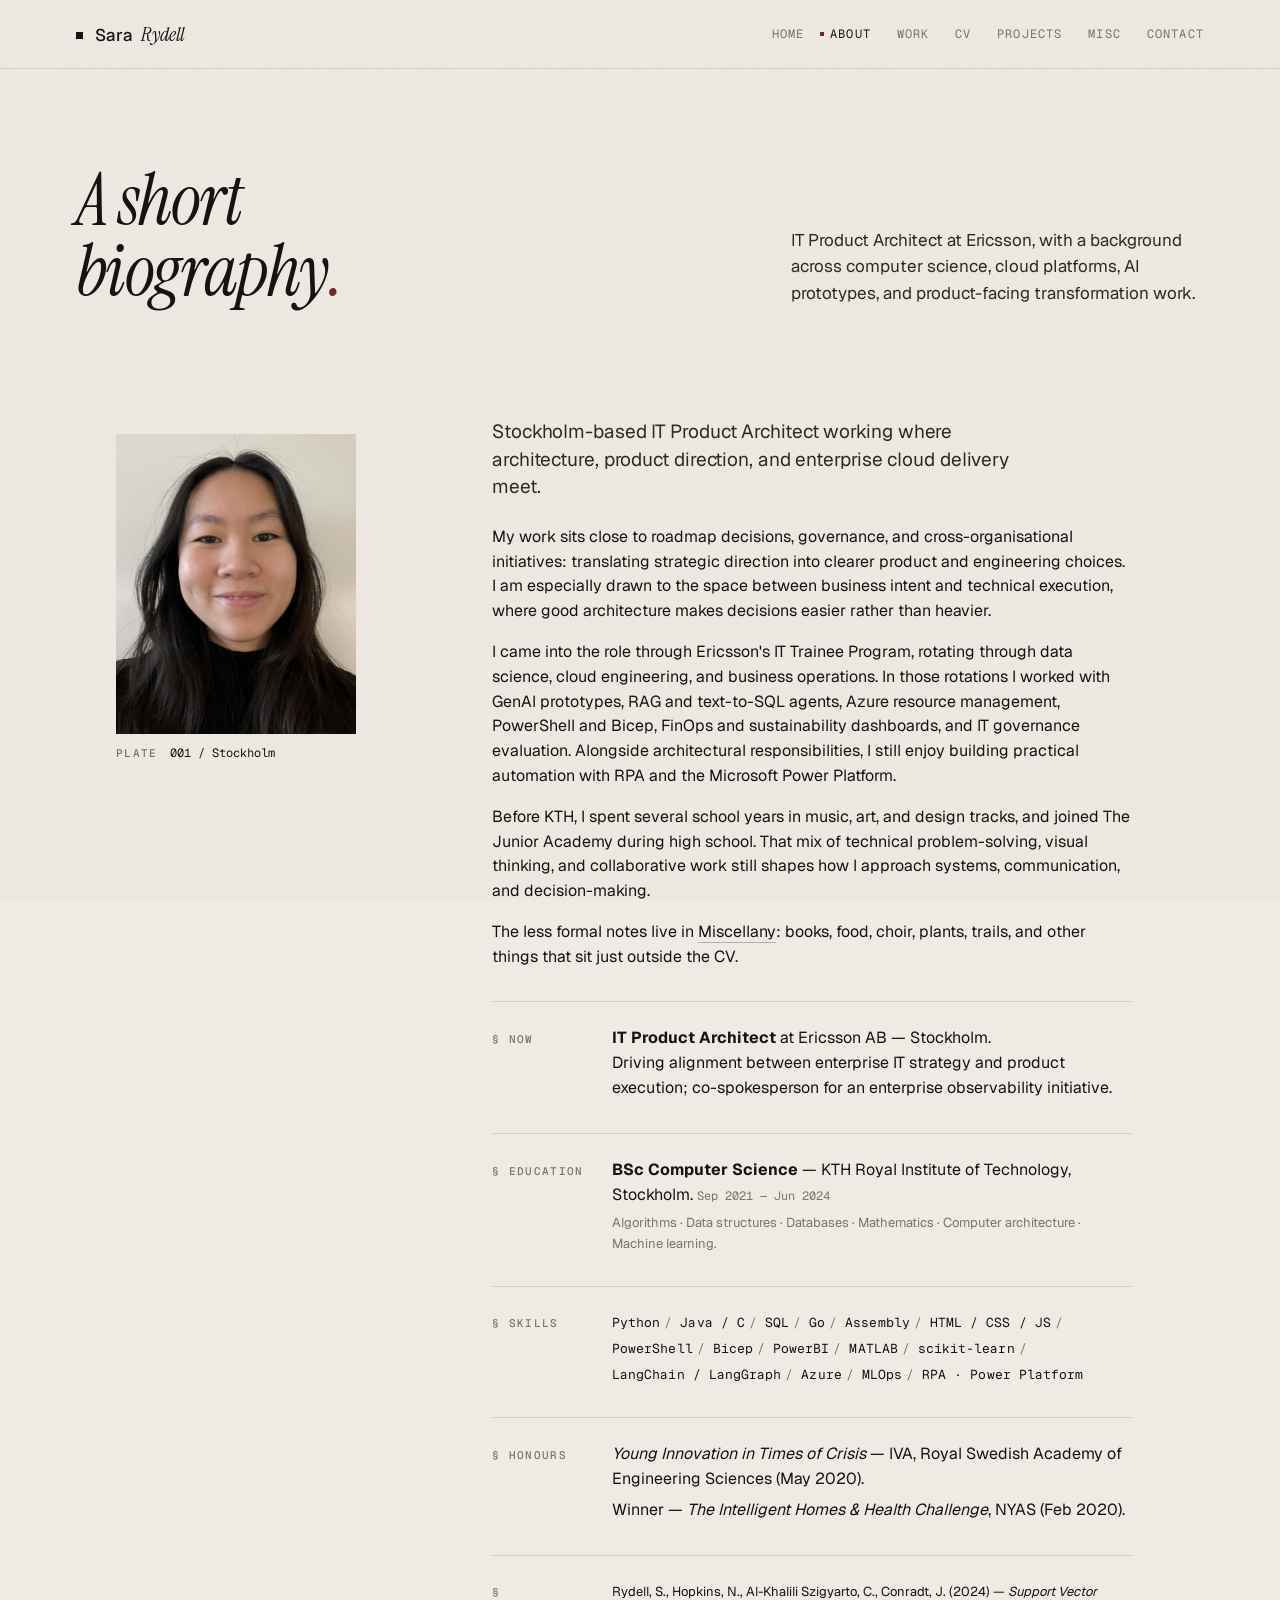
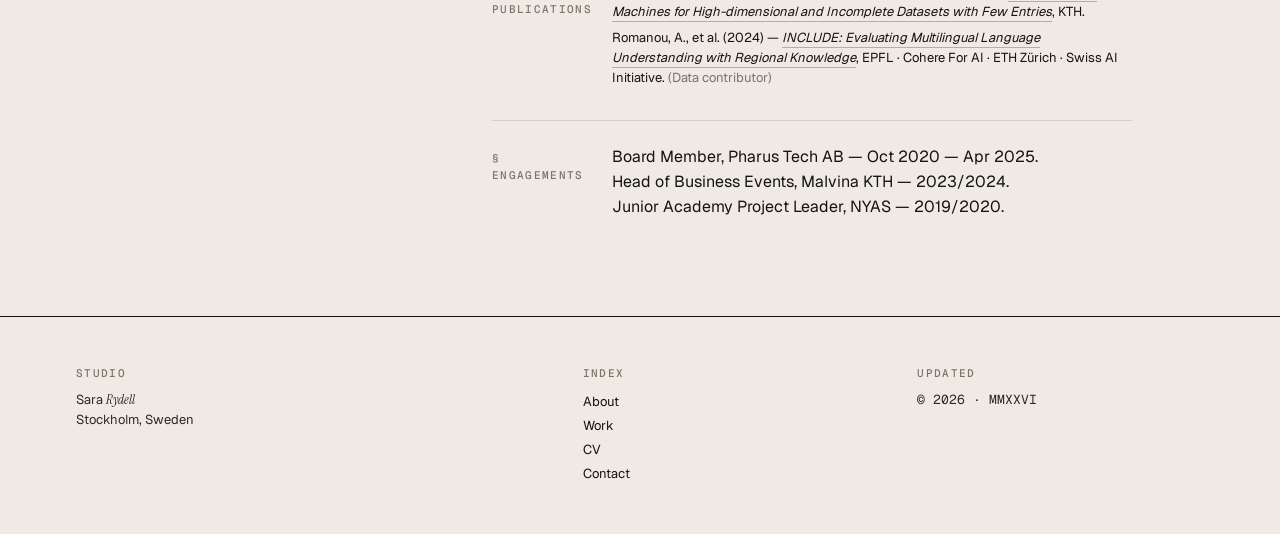
==== commit bee5ff9c: "website update" ====
--- a/about.html
+++ b/about.html
@@ -27,6 +27,8 @@
         <a href="about.html" aria-current="page">About</a>
         <a href="portfolio.html">Work</a>
         <a href="resume.html">CV</a>
+        <a href="projects.html">Projects</a>
+        <a href="misc.html">Misc</a>
         <a href="contact.html">Contact</a>
       </nav>
     </div>
@@ -34,32 +36,9 @@
 
   <main id="main">
     <div class="container">
-      <section class="masthead" aria-label="Masthead" data-stagger>
-        <div class="masthead__col">
-          <p class="eyebrow">Interests</p>
-          <p class="masthead__value mono">Agentic AI · LLMs · Enterprise AI</p>
-        </div>
-        <div class="masthead__col">
-          <p class="eyebrow">Located</p>
-          <p class="masthead__value mono">Stockholm · 59°N</p>
-        </div>
-        <div class="masthead__col">
-          <p class="eyebrow">Weather</p>
-          <p class="masthead__value mono">
-            <span data-weather>—</span>
-          </p>
-        </div>
-        <div class="masthead__col">
-          <p class="eyebrow">Local time</p>
-          <p class="masthead__value mono">
-            <span class="masthead__pulse" aria-hidden="true"></span><span data-clock>—:—</span>
-          </p>
-        </div>
-      </section>
-
       <section class="article-headline" data-stagger>
-        <h1>A short <br>biography.</h1>
-        <p class="article-headline__lead">IT Product Architect · Dual Board Member · dual winner of NYAS competitions. Based in Stockholm.</p>
+        <h1>A short <br>biography<span class="headline-period">.</span></h1>
+        <p class="article-headline__lead">IT Product Architect at Ericsson, with a background across computer science, cloud platforms, AI prototypes, and product-facing transformation work.</p>
       </section>
 
       <div class="about-grid" data-stagger>
@@ -73,25 +52,37 @@
 
         <div class="about-grid__body">
           <p class="lead">
-            IT Product Architect working at the intersection of enterprise IT
-            strategy and product delivery in large-scale Azure environments.
+            Stockholm-based IT Product Architect working where architecture,
+            product direction, and enterprise cloud delivery meet.
           </p>
 
           <p style="margin-top: var(--s-3);">
-            I focus on aligning architectural direction with product execution
-            — supporting roadmap decisions, governance, and cross-organisational
-            initiatives that improve clarity and decision quality across
-            stakeholders. My background includes rotations in data science,
-            cloud engineering, and IT operations through Ericsson's IT Trainee
-            Program, giving me a broad technical foundation across AI, cloud
-            platforms, and transformation work.
+            My work sits close to roadmap decisions, governance, and
+            cross-organisational initiatives: translating strategic direction
+            into clearer product and engineering choices. I am especially drawn
+            to the space between business intent and technical execution, where
+            good architecture makes decisions easier rather than heavier.
           </p>
           <p>
-            I'm particularly strong in bridging strategy and execution,
-            enabling alignment across business and engineering domains.
-            Alongside architectural responsibilities, I build automation and
-            low-code solutions using RPA and the Microsoft Power Platform to
-            drive internal efficiency.
+            I came into the role through Ericsson's IT Trainee Program, rotating
+            through data science, cloud engineering, and business operations. In
+            those rotations I worked with GenAI prototypes, RAG and text-to-SQL
+            agents, Azure resource management, PowerShell and Bicep, FinOps and
+            sustainability dashboards, and IT governance evaluation. Alongside
+            architectural responsibilities, I still enjoy building practical
+            automation with RPA and the Microsoft Power Platform.
+          </p>
+          <p>
+            Before KTH, I spent several school years in music, art, and design
+            tracks, and joined The Junior Academy during high school. That mix
+            of technical problem-solving, visual thinking, and collaborative
+            work still shapes how I approach systems, communication, and
+            decision-making.
+          </p>
+          <p>
+            The less formal notes live in <a href="misc.html">Miscellany</a>:
+            books, food, choir, plants, trails, and other things that sit just
+            outside the CV.
           </p>
 
           <section class="about-section">
@@ -131,10 +122,13 @@
                 <li>Assembly</li>
                 <li>HTML / CSS / JS</li>
                 <li>PowerShell</li>
+                <li>Bicep</li>
                 <li>PowerBI</li>
                 <li>MATLAB</li>
                 <li>scikit-learn</li>
+                <li>LangChain / LangGraph</li>
                 <li>Azure</li>
+                <li>MLOps</li>
                 <li>RPA · Power Platform</li>
               </ul>
             </div>
@@ -159,12 +153,12 @@
             <div class="about-section__body">
               <p style="font-size: var(--t-meta); line-height: 1.55;">
                 Rydell, S., Hopkins, N., Al-Khalili Szigyarto, C., Conradt, J.
-                (2024) — <em>Support Vector Machines for High-dimensional and
-                Incomplete Datasets with Few Entries</em>, KTH.
+                (2024) — <a href="https://www.diva-portal.org/smash/record.jsf?pid=diva2:1886374" target="_blank" rel="noopener"><em>Support Vector Machines for High-dimensional and
+                Incomplete Datasets with Few Entries</em></a>, KTH.
               </p>
               <p style="font-size: var(--t-meta); line-height: 1.55; margin-top: 6px;">
-                Romanou, A., et&nbsp;al. (2024) — <em>INCLUDE: Evaluating
-                Multilingual Language Understanding with Regional Knowledge</em>,
+                Romanou, A., et&nbsp;al. (2024) — <a href="https://arxiv.org/abs/2411.19799" target="_blank" rel="noopener"><em>INCLUDE: Evaluating
+                Multilingual Language Understanding with Regional Knowledge</em></a>,
                 EPFL · Cohere For AI · ETH Zürich · Swiss AI Initiative.
                 <span style="color: var(--muted);">(Data contributor)</span>
               </p>
@@ -175,12 +169,13 @@
             <p class="eyebrow">§ Engagements</p>
             <div class="about-section__body">
               <p>
-                Board Member, Pharus Tech AB — since Oct 2020.<br>
+                Board Member, Pharus Tech AB — Oct 2020 — Apr 2025.<br>
                 Head of Business Events, Malvina KTH — 2023/2024.<br>
                 Junior Academy Project Leader, NYAS — 2019/2020.
               </p>
             </div>
           </section>
+
         </div>
       </div>
     </div>
--- a/assets/css/main.css
+++ b/assets/css/main.css
@@ -227,7 +227,7 @@
 .site-nav {
   display: flex;
   align-items: center;
-  gap: var(--s-4);
+  gap: clamp(16px, 2vw, var(--s-4));
 }
 .site-nav a {
   font-family: var(--mono);
@@ -399,6 +399,7 @@
   margin: 0;
 }
 .display-headline .display-headline__break { display: block; }
+.headline-period,
 .display-headline .display-headline__period {
   color: var(--accent);
   font-style: italic;
@@ -431,7 +432,7 @@
   font-size: 0.75rem;
   text-transform: uppercase;
   letter-spacing: 0.16em;
-  color: var(--ink);
+  color: var(--accent);
   font-variant-numeric: tabular-nums;
 }
 .section__title {
@@ -454,9 +455,10 @@
 
 .work-item__link {
   display: grid;
-  grid-template-columns: 36px minmax(0, 2.4fr) minmax(0, 1.4fr) auto auto;
+  grid-template-columns: 40px minmax(220px, 38ch) minmax(320px, 1fr) minmax(96px, max-content) 24px;
   align-items: center;
-  gap: var(--s-3);
+  column-gap: clamp(20px, 3vw, 44px);
+  row-gap: 8px;
   padding: var(--s-3) 0;
   text-decoration: none;
   color: var(--ink);
@@ -488,6 +490,7 @@
   letter-spacing: -0.012em;
   line-height: 1.25;
   color: var(--ink);
+  align-self: center;
 }
 .work-item__title em {
   font-family: var(--serif);
@@ -496,9 +499,15 @@
   letter-spacing: -0.018em;
 }
 .work-item__role {
+  display: grid;
+  gap: 3px;
+  justify-self: stretch;
+  align-self: center;
+  width: 100%;
   font-size: var(--t-meta);
   color: var(--muted);
   line-height: 1.45;
+  text-align: left;
 }
 .work-item__cat {
   font-family: var(--mono);
@@ -507,6 +516,7 @@
   letter-spacing: 0.14em;
   color: var(--muted);
   white-space: nowrap;
+  align-self: center;
 }
 .work-item__arrow {
   display: inline-flex;
@@ -524,16 +534,20 @@
   color: var(--accent);
 }
 
-@media (max-width: 720px) {
+@media (max-width: 860px) {
   .work-item__link {
-    grid-template-columns: 28px minmax(0, 1fr) auto;
-    gap: var(--s-2);
+    grid-template-columns: 28px minmax(0, 1fr) 24px;
+    column-gap: var(--s-2);
+    row-gap: 8px;
     padding: var(--s-3) 0;
-    align-items: start;
-  }
-  .work-item__role { grid-column: 2; margin-top: 4px; }
+    align-items: center;
+  }
+  .work-item__role {
+    grid-column: 2 / -1;
+    align-self: start;
+    margin-top: 2px;
+  }
   .work-item__cat { display: none; }
-  .work-item__arrow { align-self: center; }
 }
 
 /* ---------- "Elsewhere" minimal index ---------- */
@@ -768,6 +782,53 @@
   font-family: var(--serif);
   font-style: italic;
   font-weight: 400;
+}
+
+.club-notes {
+  display: grid;
+  gap: var(--s-3);
+  margin-top: var(--s-3);
+}
+.club-note {
+  display: grid;
+  gap: var(--s-2);
+  padding-top: var(--s-3);
+  border-top: 1px solid var(--hairline);
+}
+.club-note:first-child {
+  padding-top: 0;
+  border-top: 0;
+}
+.club-note img {
+  width: 100%;
+  aspect-ratio: 4 / 3;
+  object-fit: cover;
+  filter: saturate(0.92) contrast(1.02);
+  background: var(--paper-deep);
+}
+.club-note__body {
+  display: grid;
+  gap: 6px;
+  align-content: start;
+}
+.club-note__title {
+  font-size: 0.95rem;
+  line-height: 1.45;
+  color: var(--ink);
+}
+.club-note__text {
+  font-size: var(--t-meta);
+  line-height: 1.55;
+  color: var(--muted);
+}
+@media (min-width: 640px) {
+  .club-note--with-image {
+    grid-template-columns: 180px minmax(0, 1fr);
+    align-items: start;
+  }
+  .club-note--with-image img {
+    aspect-ratio: 4 / 5;
+  }
 }
 
 .back-link {
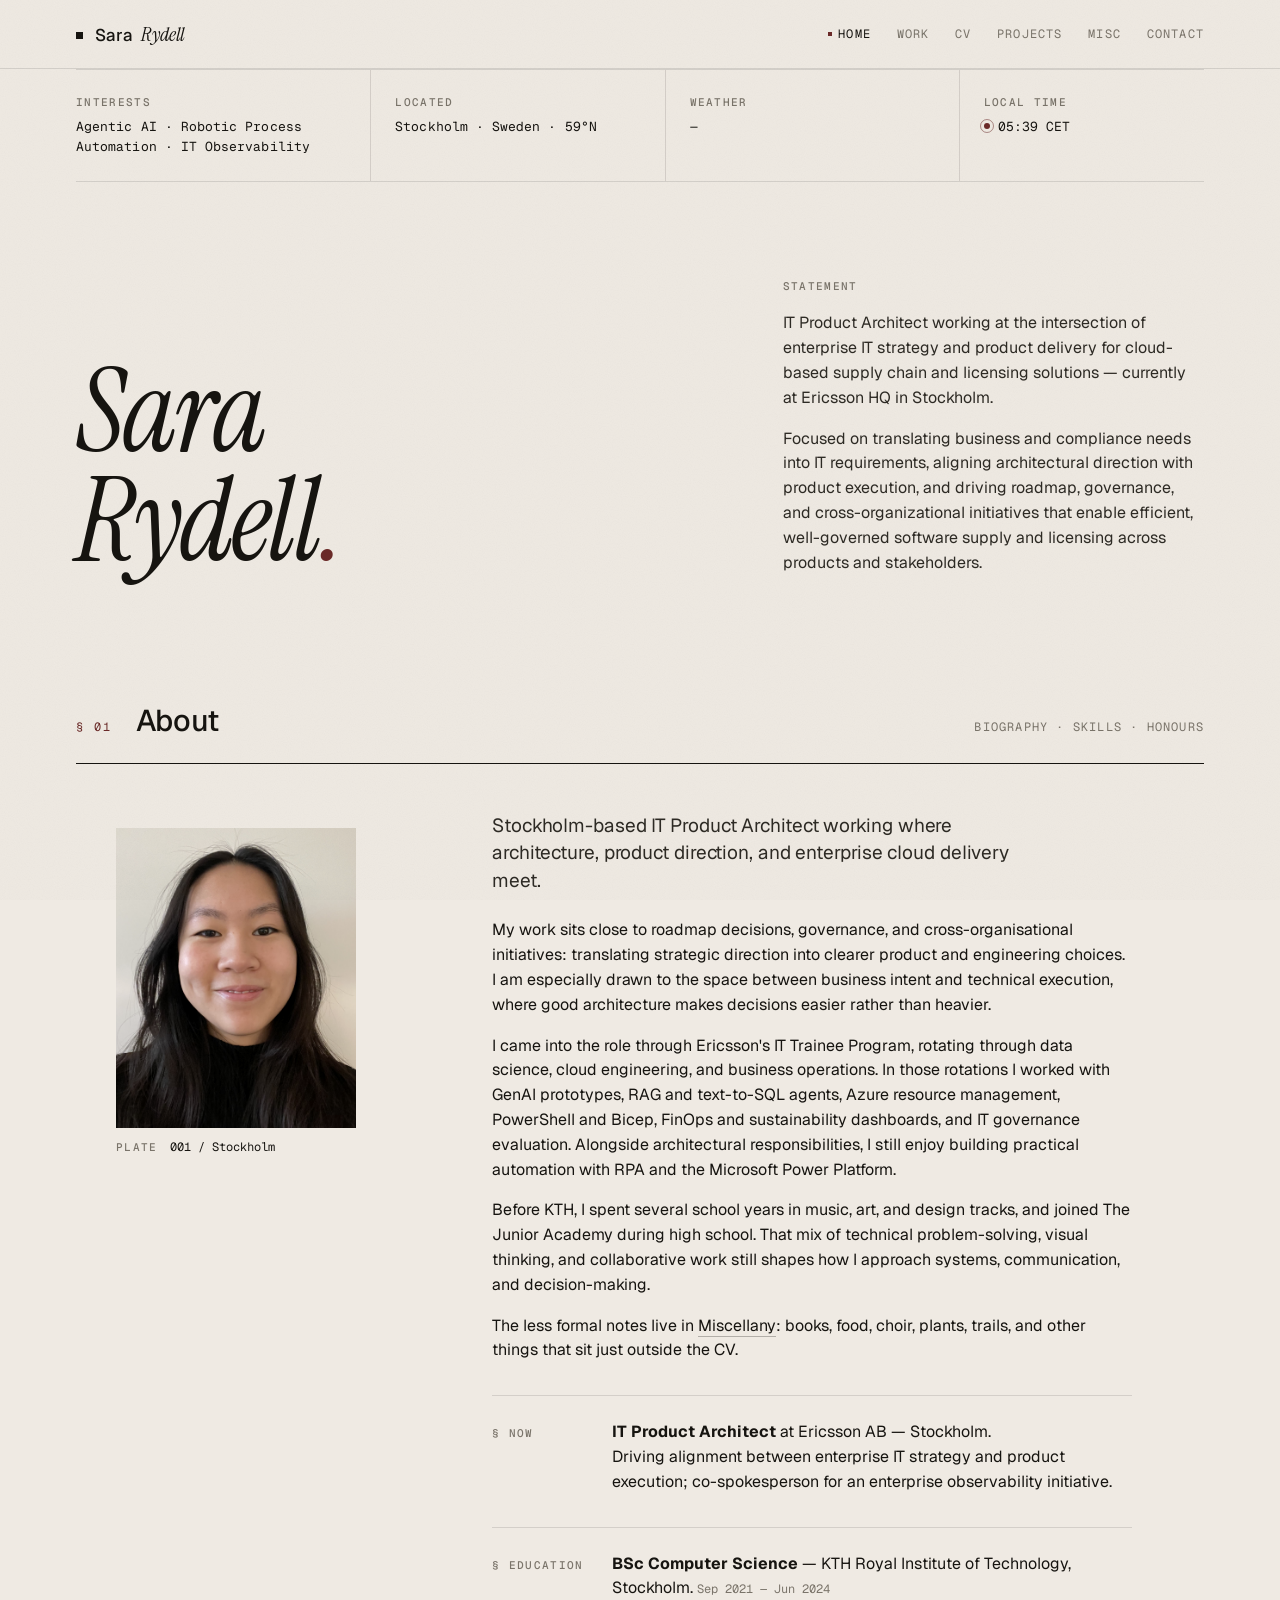
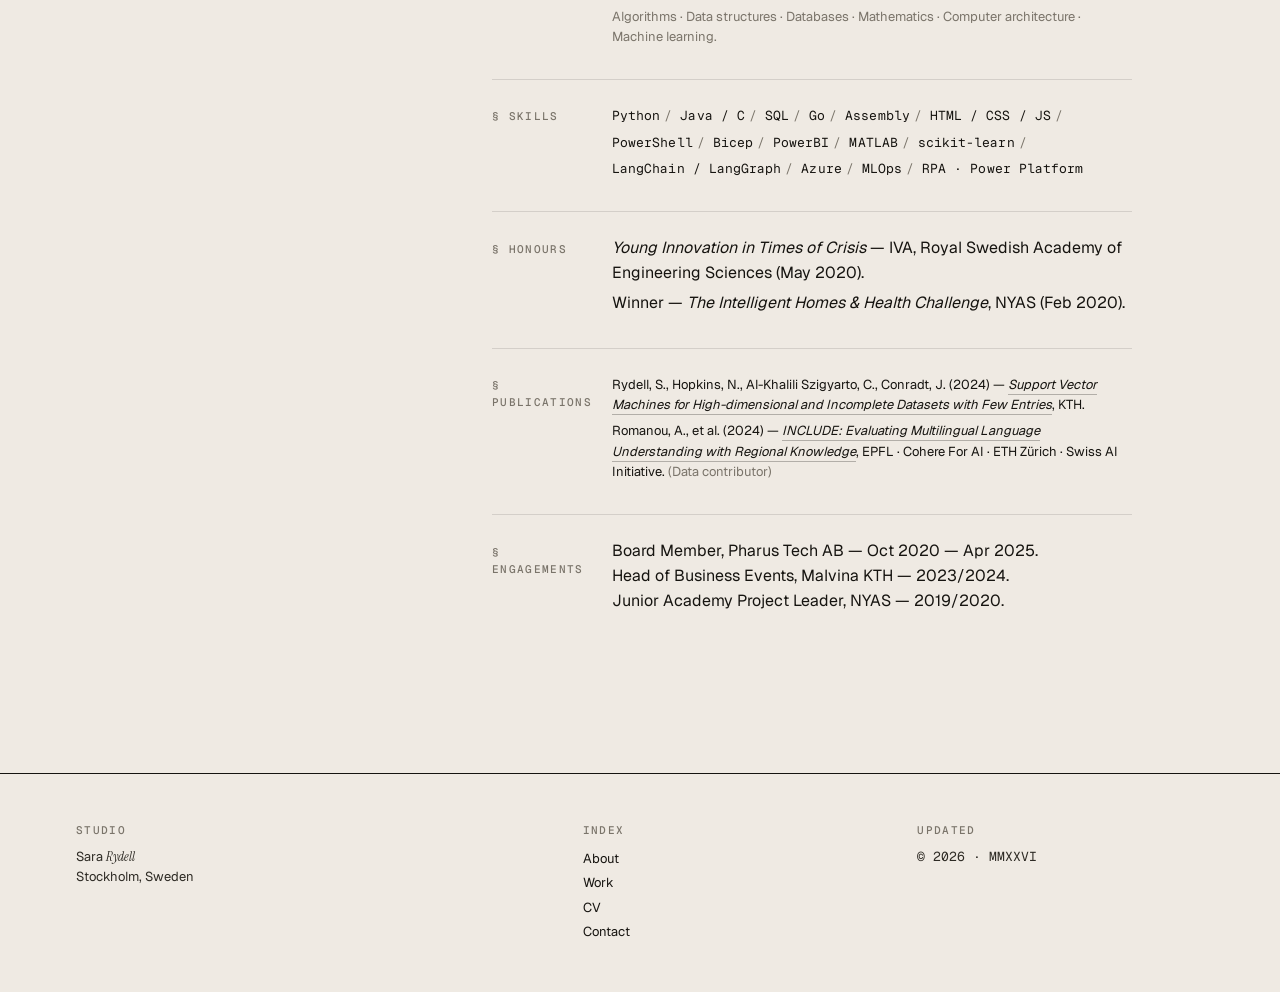
==== commit 3646c74a: "halfway" ====
--- a/about.html
+++ b/about.html
@@ -3,206 +3,14 @@
 <head>
   <meta charset="utf-8">
   <meta name="viewport" content="width=device-width, initial-scale=1">
-  <title>About — Sara Rydell</title>
-  <meta name="description" content="About Sara Rydell — IT Product Architect at Ericsson, BSc CS from KTH, based in Stockholm.">
-  <meta name="theme-color" content="#EFEAE3">
+  <title>About moved — Sara Rydell</title>
+  <meta name="description" content="About Sara Rydell now lives on the homepage.">
+  <meta http-equiv="refresh" content="0; url=index.html#about">
+  <link rel="canonical" href="index.html#about">
   <link rel="icon" type="image/svg+xml" href="assets/favicon.svg">
-  <link rel="preconnect" href="https://fonts.googleapis.com">
-  <link rel="preconnect" href="https://fonts.gstatic.com" crossorigin>
-  <link rel="stylesheet" href="https://fonts.googleapis.com/css2?family=Geist:wght@300;400;500;600&family=Geist+Mono:wght@400;500&family=Instrument+Serif:ital@0;1&display=swap">
-  <link rel="stylesheet" href="assets/css/main.css">
 </head>
 <body>
-  <a href="#main" class="skip-link">Skip to content</a>
-
-  <header class="site-header">
-    <div class="container site-header__bar">
-      <a class="logotype" href="index.html">
-        <span class="logotype__mark" aria-hidden="true"></span>
-        Sara <em>Rydell</em>
-      </a>
-      <button class="nav-toggle" type="button" aria-controls="primary-nav" aria-expanded="false" data-nav-toggle>Menu</button>
-      <nav id="primary-nav" class="site-nav" data-nav aria-label="Primary">
-        <a href="index.html">Home</a>
-        <a href="about.html" aria-current="page">About</a>
-        <a href="portfolio.html">Work</a>
-        <a href="resume.html">CV</a>
-        <a href="projects.html">Projects</a>
-        <a href="misc.html">Misc</a>
-        <a href="contact.html">Contact</a>
-      </nav>
-    </div>
-  </header>
-
-  <main id="main">
-    <div class="container">
-      <section class="article-headline" data-stagger>
-        <h1>A short <br>biography<span class="headline-period">.</span></h1>
-        <p class="article-headline__lead">IT Product Architect at Ericsson, with a background across computer science, cloud platforms, AI prototypes, and product-facing transformation work.</p>
-      </section>
-
-      <div class="about-grid" data-stagger>
-        <figure class="about-grid__portrait">
-          <img src="kvadrat-komprimerad.jpg" alt="Portrait of Sara Rydell" loading="lazy">
-          <figcaption class="about-grid__caption">
-            <span class="eyebrow">Plate</span>
-            <span class="mono">001 / Stockholm</span>
-          </figcaption>
-        </figure>
-
-        <div class="about-grid__body">
-          <p class="lead">
-            Stockholm-based IT Product Architect working where architecture,
-            product direction, and enterprise cloud delivery meet.
-          </p>
-
-          <p style="margin-top: var(--s-3);">
-            My work sits close to roadmap decisions, governance, and
-            cross-organisational initiatives: translating strategic direction
-            into clearer product and engineering choices. I am especially drawn
-            to the space between business intent and technical execution, where
-            good architecture makes decisions easier rather than heavier.
-          </p>
-          <p>
-            I came into the role through Ericsson's IT Trainee Program, rotating
-            through data science, cloud engineering, and business operations. In
-            those rotations I worked with GenAI prototypes, RAG and text-to-SQL
-            agents, Azure resource management, PowerShell and Bicep, FinOps and
-            sustainability dashboards, and IT governance evaluation. Alongside
-            architectural responsibilities, I still enjoy building practical
-            automation with RPA and the Microsoft Power Platform.
-          </p>
-          <p>
-            Before KTH, I spent several school years in music, art, and design
-            tracks, and joined The Junior Academy during high school. That mix
-            of technical problem-solving, visual thinking, and collaborative
-            work still shapes how I approach systems, communication, and
-            decision-making.
-          </p>
-          <p>
-            The less formal notes live in <a href="misc.html">Miscellany</a>:
-            books, food, choir, plants, trails, and other things that sit just
-            outside the CV.
-          </p>
-
-          <section class="about-section">
-            <p class="eyebrow">§ Now</p>
-            <div class="about-section__body">
-              <p>
-                <strong>IT Product Architect</strong> at Ericsson AB — Stockholm.<br>
-                Driving alignment between enterprise IT strategy and product
-                execution; co-spokesperson for an enterprise observability
-                initiative.
-              </p>
-            </div>
-          </section>
-
-          <section class="about-section">
-            <p class="eyebrow">§ Education</p>
-            <div class="about-section__body">
-              <p>
-                <strong>BSc Computer Science</strong> — KTH Royal Institute of
-                Technology, Stockholm. <span class="mono" style="font-size: 0.75rem; color: var(--muted);">Sep 2021 — Jun 2024</span>
-              </p>
-              <p style="margin-top: 6px; font-size: var(--t-meta); color: var(--muted);">
-                Algorithms · Data structures · Databases · Mathematics ·
-                Computer architecture · Machine learning.
-              </p>
-            </div>
-          </section>
-
-          <section class="about-section">
-            <p class="eyebrow">§ Skills</p>
-            <div class="about-section__body">
-              <ul class="taglist">
-                <li>Python</li>
-                <li>Java / C</li>
-                <li>SQL</li>
-                <li>Go</li>
-                <li>Assembly</li>
-                <li>HTML / CSS / JS</li>
-                <li>PowerShell</li>
-                <li>Bicep</li>
-                <li>PowerBI</li>
-                <li>MATLAB</li>
-                <li>scikit-learn</li>
-                <li>LangChain / LangGraph</li>
-                <li>Azure</li>
-                <li>MLOps</li>
-                <li>RPA · Power Platform</li>
-              </ul>
-            </div>
-          </section>
-
-          <section class="about-section">
-            <p class="eyebrow">§ Honours</p>
-            <div class="about-section__body">
-              <p>
-                <em>Young Innovation in Times of Crisis</em> — IVA, Royal
-                Swedish Academy of Engineering Sciences (May 2020).
-              </p>
-              <p style="margin-top: 6px;">
-                Winner — <em>The Intelligent Homes &amp; Health Challenge</em>,
-                NYAS (Feb 2020).
-              </p>
-            </div>
-          </section>
-
-          <section class="about-section">
-            <p class="eyebrow">§ Publications</p>
-            <div class="about-section__body">
-              <p style="font-size: var(--t-meta); line-height: 1.55;">
-                Rydell, S., Hopkins, N., Al-Khalili Szigyarto, C., Conradt, J.
-                (2024) — <a href="https://www.diva-portal.org/smash/record.jsf?pid=diva2:1886374" target="_blank" rel="noopener"><em>Support Vector Machines for High-dimensional and
-                Incomplete Datasets with Few Entries</em></a>, KTH.
-              </p>
-              <p style="font-size: var(--t-meta); line-height: 1.55; margin-top: 6px;">
-                Romanou, A., et&nbsp;al. (2024) — <a href="https://arxiv.org/abs/2411.19799" target="_blank" rel="noopener"><em>INCLUDE: Evaluating
-                Multilingual Language Understanding with Regional Knowledge</em></a>,
-                EPFL · Cohere For AI · ETH Zürich · Swiss AI Initiative.
-                <span style="color: var(--muted);">(Data contributor)</span>
-              </p>
-            </div>
-          </section>
-
-          <section class="about-section">
-            <p class="eyebrow">§ Engagements</p>
-            <div class="about-section__body">
-              <p>
-                Board Member, Pharus Tech AB — Oct 2020 — Apr 2025.<br>
-                Head of Business Events, Malvina KTH — 2023/2024.<br>
-                Junior Academy Project Leader, NYAS — 2019/2020.
-              </p>
-            </div>
-          </section>
-
-        </div>
-      </div>
-    </div>
-  </main>
-
-  <footer class="colophon">
-    <div class="container colophon__grid">
-      <div class="colophon__col">
-        <p class="eyebrow">Studio</p>
-        <p>Sara <em>Rydell</em><br>Stockholm, Sweden</p>
-      </div>
-      <div class="colophon__col">
-        <p class="eyebrow">Index</p>
-        <ul>
-          <li><a href="about.html">About</a></li>
-          <li><a href="portfolio.html">Work</a></li>
-          <li><a href="resume.html">CV</a></li>
-          <li><a href="contact.html">Contact</a></li>
-        </ul>
-      </div>
-      <div class="colophon__col">
-        <p class="eyebrow">Updated</p>
-        <p class="mono">© <span data-year>2026</span> · MMXXVI</p>
-      </div>
-    </div>
-  </footer>
-
-  <script src="assets/js/main.js" defer></script>
+  <p>About has moved to <a href="index.html#about">the homepage</a>.</p>
+  <script>window.location.replace('index.html#about');</script>
 </body>
 </html>
